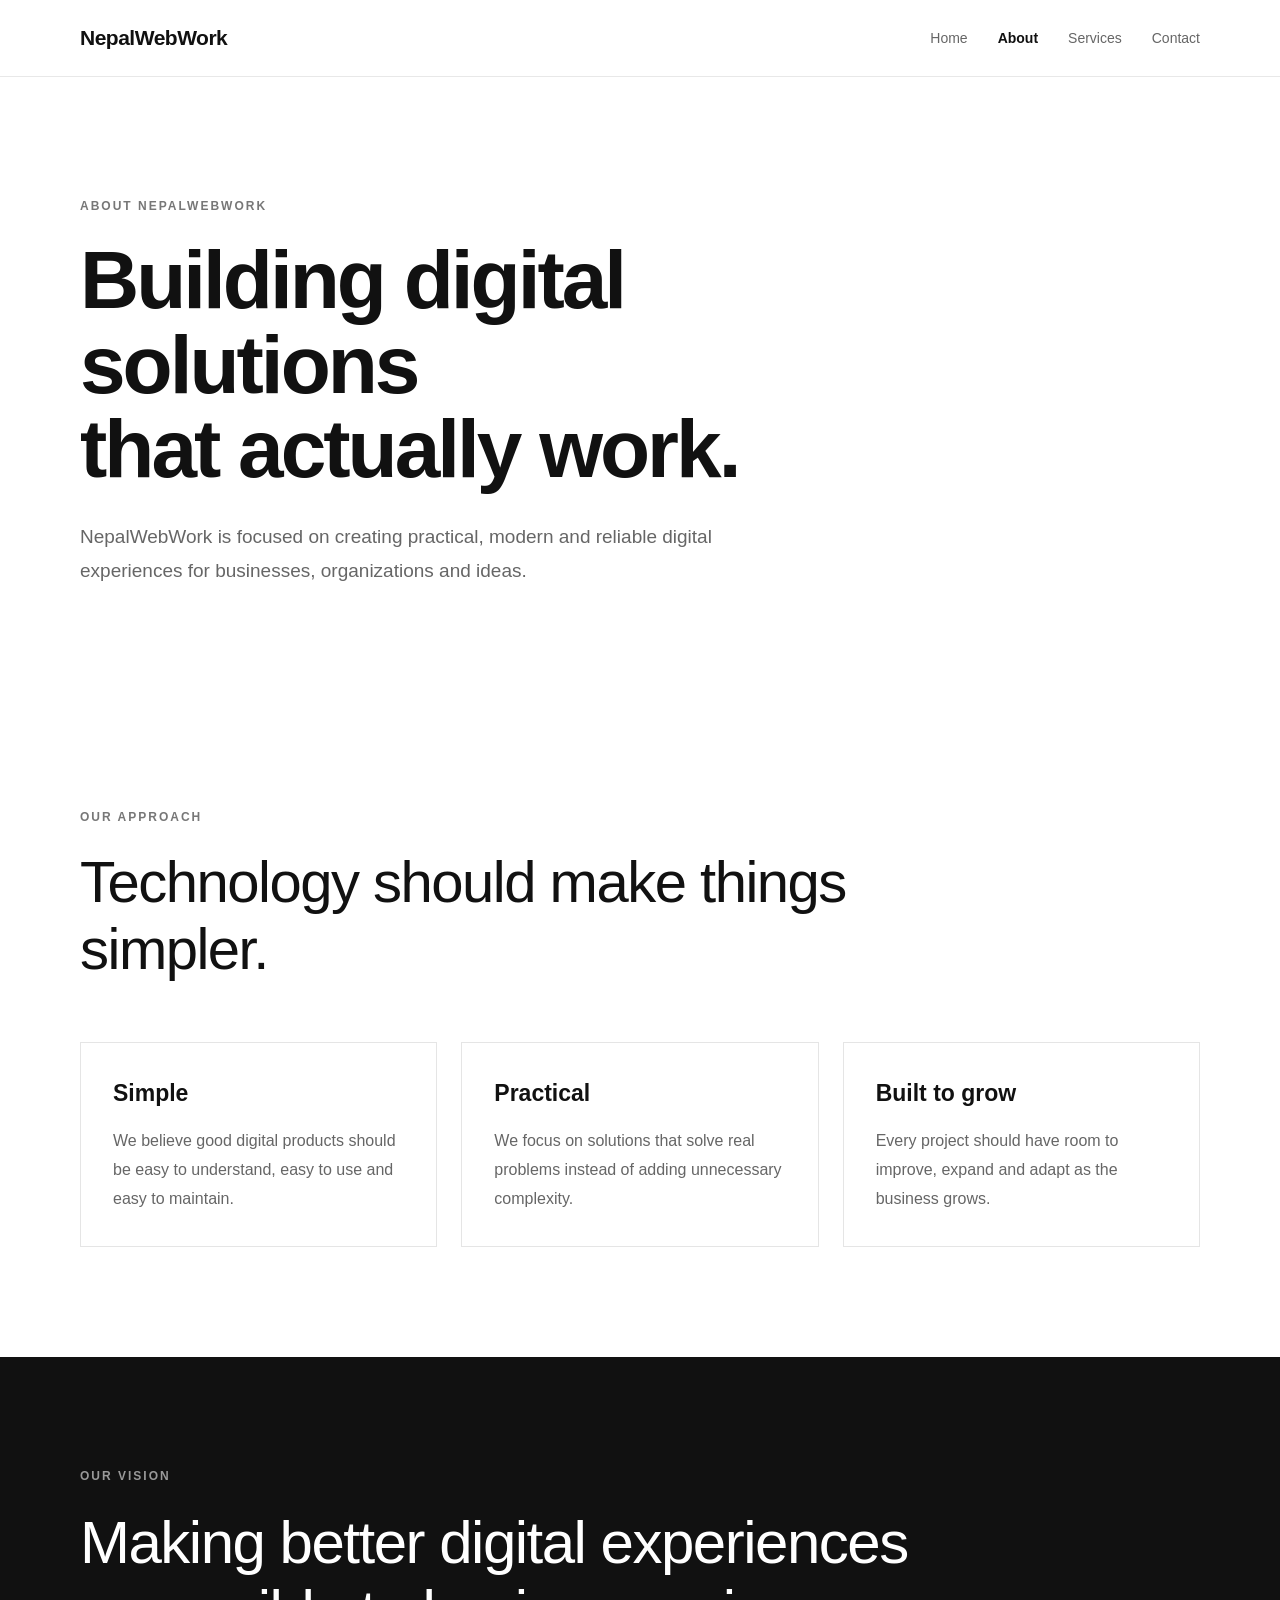
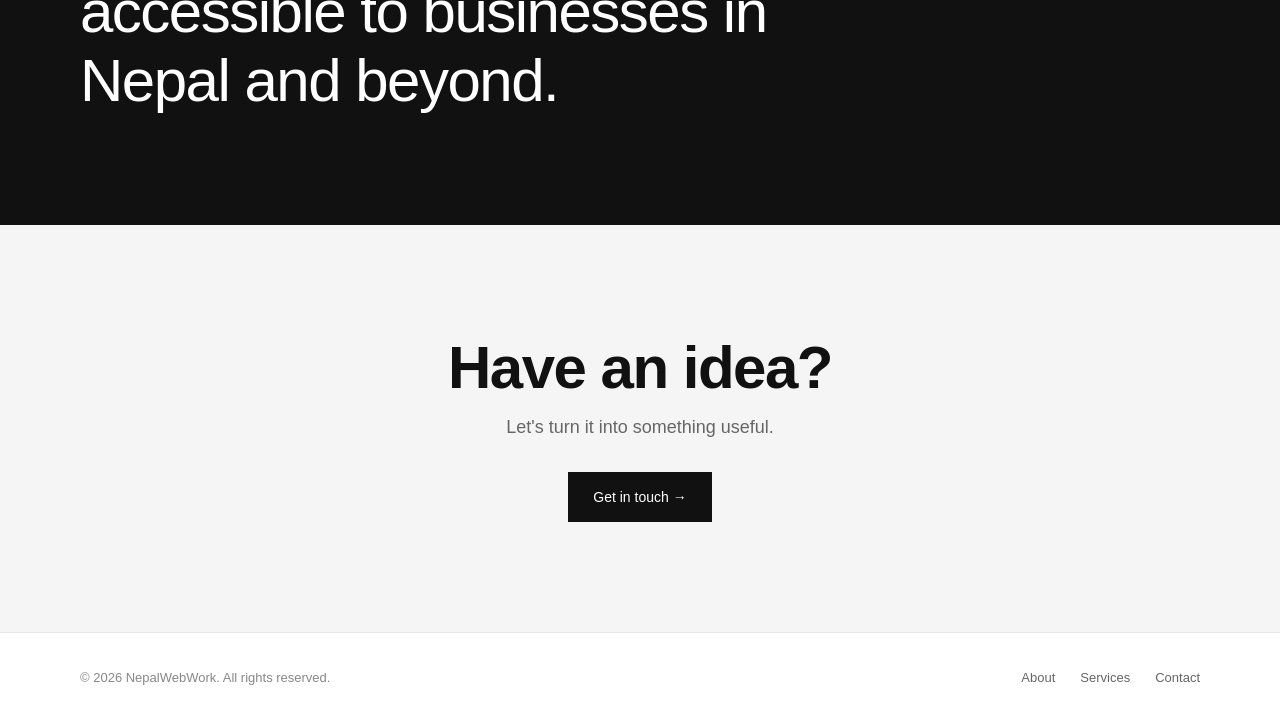
==== about.html @ 429f0dd7 "Build NepalWebWork website" ====
<!DOCTYPE html>
<html lang="en">
<head>
    <meta charset="UTF-8">
    <meta name="viewport" content="width=device-width, initial-scale=1.0">

    <title>About | NepalWebWork</title>
    <meta name="description" content="Learn more about NepalWebWork and our approach to building better digital experiences.">

    <link rel="stylesheet" href="css/style.css">
</head>

<body>

    <!-- Header -->
    <header class="header">
        <div class="container nav-container">

            <a href="index.html" class="logo">
                NepalWebWork
            </a>

            <nav class="nav">
                <a href="index.html">Home</a>
                <a href="about.html" class="active">About</a>
                <a href="services.html">Services</a>
                <a href="contact.html">Contact</a>
            </nav>

        </div>
    </header>


    <!-- About Hero -->
    <main>

        <section class="hero">
            <div class="container">

                <p class="eyebrow">ABOUT NEPALWEBWORK</p>

                <h1>
                    Building digital solutions<br>
                    that actually work.
                </h1>

                <p class="hero-text">
                    NepalWebWork is focused on creating practical, modern
                    and reliable digital experiences for businesses,
                    organizations and ideas.
                </p>

            </div>
        </section>


        <!-- About Content -->
        <section class="section">
            <div class="container">

                <div class="section-heading">
                    <p class="eyebrow">OUR APPROACH</p>

                    <h2>
                        Technology should make things simpler.
                    </h2>
                </div>


                <div class="about-grid">

                    <div>
                        <h3>Simple</h3>
                        <p>
                            We believe good digital products should be
                            easy to understand, easy to use and easy to
                            maintain.
                        </p>
                    </div>

                    <div>
                        <h3>Practical</h3>
                        <p>
                            We focus on solutions that solve real problems
                            instead of adding unnecessary complexity.
                        </p>
                    </div>

                    <div>
                        <h3>Built to grow</h3>
                        <p>
                            Every project should have room to improve,
                            expand and adapt as the business grows.
                        </p>
                    </div>

                </div>

            </div>
        </section>


        <!-- Vision -->
        <section class="section section-dark">
            <div class="container">

                <p class="eyebrow">OUR VISION</p>

                <h2>
                    Making better digital experiences
                    accessible to businesses in Nepal
                    and beyond.
                </h2>

            </div>
        </section>


        <!-- CTA -->
        <section class="cta">
            <div class="container">

                <h2>
                    Have an idea?
                </h2>

                <p>
                    Let's turn it into something useful.
                </p>

                <a href="contact.html" class="btn">
                    Get in touch →
                </a>

            </div>
        </section>

    </main>


    <!-- Footer -->
    <footer class="footer">
        <div class="container footer-container">

            <p>
                © 2026 NepalWebWork. All rights reserved.
            </p>

            <div class="footer-links">
                <a href="about.html">About</a>
                <a href="services.html">Services</a>
                <a href="contact.html">Contact</a>
            </div>

        </div>
    </footer>


    <script src="js/script.js"></script>

</body>
</html>
---- css/style.css ----
/* ========================================
   NEPALWEBWORK — GLOBAL STYLES
   ======================================== */

/* ---------- RESET ---------- */

* {
    margin: 0;
    padding: 0;
    box-sizing: border-box;
}

html {
    scroll-behavior: smooth;
}

body {
    font-family: Arial, Helvetica, sans-serif;
    background: #fff;
    color: #111;
    line-height: 1.6;
}

img {
    max-width: 100%;
    display: block;
}

a {
    color: inherit;
}


/* ---------- CONTAINER ---------- */

.container {
    width: min(1120px, 90%);
    margin: 0 auto;
}


/* ========================================
   HEADER
   ======================================== */

.header {
    width: 100%;
    border-bottom: 1px solid #e8e8e8;
    background: #fff;
}

.nav-container {
    min-height: 76px;
    display: flex;
    align-items: center;
    justify-content: space-between;
    gap: 30px;
}

.logo {
    text-decoration: none;
    font-size: 21px;
    font-weight: 700;
    letter-spacing: -0.5px;
}

.nav {
    display: flex;
    align-items: center;
    gap: 30px;
}

.nav a {
    text-decoration: none;
    color: #666;
    font-size: 14px;
    transition: color 0.2s ease;
}

.nav a:hover,
.nav a.active {
    color: #111;
}

.nav a.active {
    font-weight: 600;
}


/* ========================================
   HERO
   ======================================== */

.hero {
    padding: 120px 0 110px;
}

.eyebrow {
    margin-bottom: 22px;
    font-size: 12px;
    font-weight: 700;
    letter-spacing: 2px;
    color: #777;
}

.hero h1 {
    max-width: 900px;
    margin-bottom: 28px;
    font-size: clamp(48px, 7vw, 82px);
    line-height: 1.03;
    letter-spacing: -3px;
    font-weight: 600;
}

.hero-text {
    max-width: 650px;
    color: #666;
    font-size: 19px;
    line-height: 1.8;
}


/* ========================================
   SECTIONS
   ======================================== */

.section {
    padding: 110px 0;
}

.section-light {
    background: #f5f5f5;
}

.section-heading {
    max-width: 850px;
}

.section-heading h2 {
    font-size: clamp(34px, 5vw, 58px);
    line-height: 1.15;
    letter-spacing: -1.5px;
    font-weight: 500;
}


/* ========================================
   HOMEPAGE SERVICES
   ======================================== */

.services-preview {
    display: grid;
    grid-template-columns: repeat(3, 1fr);
    gap: 24px;
    margin-top: 60px;
}

.service-preview-card {
    padding: 32px;
    border: 1px solid #e5e5e5;
    background: #fff;
}

.service-preview-card h3 {
    margin-bottom: 15px;
    font-size: 23px;
}

.service-preview-card p {
    color: #666;
    line-height: 1.7;
}


/* ========================================
   ABOUT PAGE
   ======================================== */

.about-grid {
    display: grid;
    grid-template-columns: repeat(3, 1fr);
    gap: 24px;
    margin-top: 60px;
}

.about-grid > div {
    padding: 32px;
    border: 1px solid #e5e5e5;
    background: #fff;
}

.about-grid h3 {
    margin-bottom: 15px;
    font-size: 23px;
}

.about-grid p {
    color: #666;
    line-height: 1.8;
}


/* ========================================
   DARK SECTION
   ======================================== */

.section-dark {
    background: #111;
    color: #fff;
}

.section-dark .eyebrow {
    color: #999;
}

.section-dark h2 {
    max-width: 850px;
    margin-top: 20px;
    font-size: clamp(34px, 5vw, 60px);
    line-height: 1.15;
    letter-spacing: -1.5px;
    font-weight: 500;
}


/* ========================================
   SERVICES PAGE
   ======================================== */

.services-grid {
    display: grid;
    grid-template-columns: repeat(3, 1fr);
    gap: 24px;
    margin-top: 60px;
}

.service-card {
    padding: 35px;
    border: 1px solid #e5e5e5;
    background: #fff;
    transition:
        transform 0.2s ease,
        border-color 0.2s ease;
}

.service-card:hover {
    transform: translateY(-5px);
    border-color: #111;
}

.service-number {
    display: block;
    margin-bottom: 45px;
    font-size: 14px;
    color: #888;
}

.service-card h3 {
    margin-bottom: 15px;
    font-size: 25px;
}

.service-card p {
    color: #666;
    line-height: 1.7;
}

.service-card ul {
    margin-top: 25px;
    padding: 0;
    list-style: none;
    border-top: 1px solid #e5e5e5;
}

.service-card li {
    padding: 12px 0;
    border-bottom: 1px solid #e5e5e5;
    font-size: 14px;
}


/* ========================================
   PROCESS
   ======================================== */

.process-grid {
    display: grid;
    grid-template-columns: repeat(3, 1fr);
    gap: 50px;
    margin-top: 60px;
}

.process-item span {
    display: block;
    margin-bottom: 25px;
    font-size: 14px;
    color: #888;
}

.process-item h3 {
    margin-bottom: 12px;
    font-size: 24px;
}

.process-item p {
    max-width: 320px;
    color: #666;
    line-height: 1.7;
}


/* ========================================
   CTA
   ======================================== */

.cta {
    padding: 110px 0;
    text-align: center;
    background: #f5f5f5;
}

.cta h2 {
    margin-bottom: 12px;
    font-size: clamp(36px, 5vw, 60px);
    line-height: 1.1;
    letter-spacing: -1.5px;
}

.cta p {
    margin-bottom: 30px;
    color: #666;
    font-size: 18px;
}


/* ---------- BUTTON ---------- */

.btn {
    display: inline-block;
    padding: 14px 25px;
    background: #111;
    color: #fff;
    text-decoration: none;
    font-size: 14px;
    transition: background 0.2s ease;
}

.btn:hover {
    background: #333;
}


/* ========================================
   CONTACT PAGE
   ======================================== */

.contact-grid {
    display: grid;
    grid-template-columns: 1fr 1.2fr;
    gap: 80px;
    margin-top: 60px;
}

.contact-info h3 {
    margin-bottom: 15px;
    font-size: 25px;
}

.contact-info p {
    max-width: 420px;
    color: #666;
    line-height: 1.8;
}

.contact-details {
    margin-top: 35px;
}

.contact-details div {
    padding: 18px 0;
    border-bottom: 1px solid #e5e5e5;
}

.contact-details strong {
    display: block;
    margin-bottom: 5px;
    font-size: 13px;
}

.contact-details span {
    color: #666;
}


/* ---------- FORM ---------- */

.contact-form {
    display: flex;
    flex-direction: column;
    gap: 20px;
}

.form-group {
    display: flex;
    flex-direction: column;
    gap: 8px;
}

.form-group label {
    font-size: 13px;
    font-weight: 600;
}

.form-group input,
.form-group textarea,
.form-group select {
    width: 100%;
    padding: 14px 15px;
    border: 1px solid #ddd;
    background: #fff;
    color: #111;
    font-family: inherit;
    font-size: 14px;
    outline: none;
}

.form-group input:focus,
.form-group textarea:focus,
.form-group select:focus {
    border-color: #111;
}

.form-group textarea {
    min-height: 160px;
    resize: vertical;
}

.contact-form .btn {
    border: 0;
    cursor: pointer;
    align-self: flex-start;
}


/* ========================================
   FOOTER
   ======================================== */

.footer {
    border-top: 1px solid #e8e8e8;
    background: #fff;
}

.footer-container {
    min-height: 90px;
    display: flex;
    align-items: center;
    justify-content: space-between;
    gap: 20px;
}

.footer p {
    color: #888;
    font-size: 13px;
}

.footer-links {
    display: flex;
    gap: 25px;
}

.footer-links a {
    color: #666;
    text-decoration: none;
    font-size: 13px;
}

.footer-links a:hover {
    color: #111;
}


/* ========================================
   RESPONSIVE / MOBILE
   ======================================== */

@media (max-width: 900px) {

    .hero {
        padding: 90px 0;
    }

    .services-preview,
    .about-grid,
    .services-grid {
        grid-template-columns: 1fr;
    }

    .process-grid {
        grid-template-columns: 1fr;
        gap: 40px;
    }

    .contact-grid {
        grid-template-columns: 1fr;
        gap: 50px;
    }
}


@media (max-width: 700px) {

    .nav-container {
        min-height: auto;
        padding: 20px 0;
        flex-direction: column;
        align-items: flex-start;
    }

    .nav {
        width: 100%;
        justify-content: space-between;
        gap: 12px;
    }

    .nav a {
        font-size: 13px;
    }

    .hero {
        padding: 75px 0;
    }

    .hero h1 {
        font-size: 48px;
        letter-spacing: -2px;
    }

    .hero-text {
        font-size: 17px;
    }

    .section {
        padding: 75px 0;
    }

    .section-heading h2 {
        font-size: 38px;
    }

    .service-card,
    .about-grid > div {
        padding: 28px;
    }

    .cta {
        padding: 75px 0;
    }

    .footer-container {
        padding: 25px 0;
        flex-direction: column;
        align-items: flex-start;
    }

    .footer-links {
        gap: 18px;
    }

}
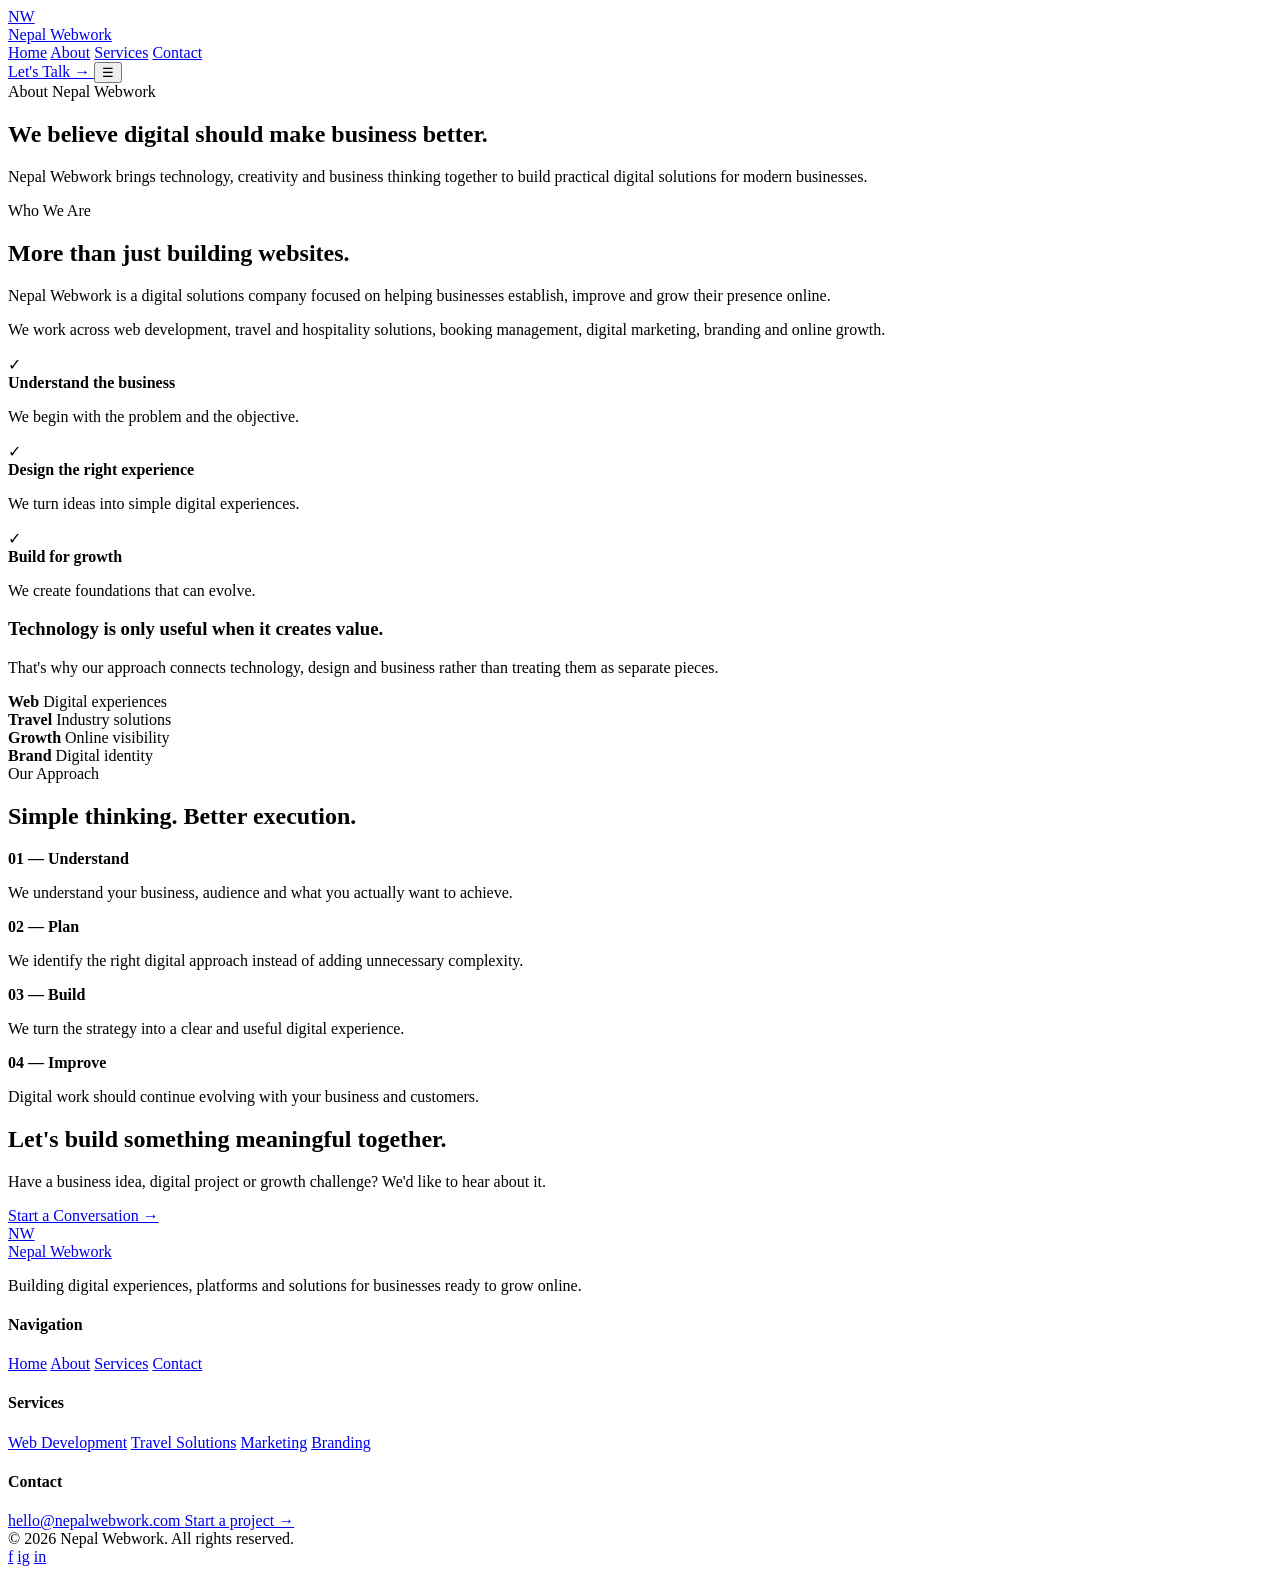
==== commit 449ba536: "updated nepal webwork" ====
--- a/about.html
+++ b/about.html
@@ -1,162 +1,371 @@
 <!DOCTYPE html>
 <html lang="en">
 <head>
+
     <meta charset="UTF-8">
     <meta name="viewport" content="width=device-width, initial-scale=1.0">
 
-    <title>About | NepalWebWork</title>
-    <meta name="description" content="Learn more about NepalWebWork and our approach to building better digital experiences.">
-
-    <link rel="stylesheet" href="css/style.css">
+    <title>About | Nepal Webwork</title>
+
+    <meta
+        name="description"
+        content="Learn about Nepal Webwork, our approach, values and focus on digital business solutions."
+    >
+
+    <link rel="stylesheet" href="style.css">
+
 </head>
 
 <body>
 
-    <!-- Header -->
-    <header class="header">
-        <div class="container nav-container">
-
-            <a href="index.html" class="logo">
-                NepalWebWork
-            </a>
-
-            <nav class="nav">
-                <a href="index.html">Home</a>
-                <a href="about.html" class="active">About</a>
-                <a href="services.html">Services</a>
-                <a href="contact.html">Contact</a>
-            </nav>
-
-        </div>
-    </header>
-
-
-    <!-- About Hero -->
-    <main>
-
-        <section class="hero">
-            <div class="container">
-
-                <p class="eyebrow">ABOUT NEPALWEBWORK</p>
-
-                <h1>
-                    Building digital solutions<br>
-                    that actually work.
-                </h1>
-
-                <p class="hero-text">
-                    NepalWebWork is focused on creating practical, modern
-                    and reliable digital experiences for businesses,
-                    organizations and ideas.
-                </p>
-
-            </div>
-        </section>
-
-
-        <!-- About Content -->
-        <section class="section">
-            <div class="container">
-
-                <div class="section-heading">
-                    <p class="eyebrow">OUR APPROACH</p>
-
-                    <h2>
-                        Technology should make things simpler.
-                    </h2>
-                </div>
-
-
-                <div class="about-grid">
+<header class="header">
+
+    <div class="container nav">
+
+        <a href="index.html" class="logo">
+            <div class="logo-mark">NW</div>
+            Nepal <span>Webwork</span>
+        </a>
+
+        <nav class="nav-links">
+            <a href="index.html">Home</a>
+            <a href="about.html" class="active">About</a>
+            <a href="services.html">Services</a>
+            <a href="contact.html">Contact</a>
+        </nav>
+
+        <a href="contact.html" class="nav-cta">
+            Let's Talk →
+        </a>
+
+        <button class="menu-toggle">☰</button>
+
+    </div>
+
+</header>
+
+
+<main>
+
+<section class="page-hero">
+
+    <div class="container">
+
+        <div class="section-tag">
+            About Nepal Webwork
+        </div>
+
+        <h1>
+            We believe digital
+            should make business better.
+        </h1>
+
+        <p>
+            Nepal Webwork brings technology, creativity and
+            business thinking together to build practical digital
+            solutions for modern businesses.
+        </p>
+
+    </div>
+
+</section>
+
+
+<section class="section">
+
+    <div class="container about-grid">
+
+        <div class="about-content">
+
+            <div class="section-tag">
+                Who We Are
+            </div>
+
+            <h2>
+                More than just
+                building websites.
+            </h2>
+
+            <p>
+                Nepal Webwork is a digital solutions company focused
+                on helping businesses establish, improve and grow
+                their presence online.
+            </p>
+
+            <p>
+                We work across web development, travel and
+                hospitality solutions, booking management,
+                digital marketing, branding and online growth.
+            </p>
+
+
+            <div class="about-points">
+
+                <div class="about-point">
+
+                    <div class="about-point-icon">✓</div>
 
                     <div>
-                        <h3>Simple</h3>
+                        <strong>Understand the business</strong>
+
                         <p>
-                            We believe good digital products should be
-                            easy to understand, easy to use and easy to
-                            maintain.
+                            We begin with the problem and the objective.
                         </p>
                     </div>
 
+                </div>
+
+
+                <div class="about-point">
+
+                    <div class="about-point-icon">✓</div>
+
                     <div>
-                        <h3>Practical</h3>
+                        <strong>Design the right experience</strong>
+
                         <p>
-                            We focus on solutions that solve real problems
-                            instead of adding unnecessary complexity.
+                            We turn ideas into simple digital experiences.
                         </p>
                     </div>
 
+                </div>
+
+
+                <div class="about-point">
+
+                    <div class="about-point-icon">✓</div>
+
                     <div>
-                        <h3>Built to grow</h3>
+                        <strong>Build for growth</strong>
+
                         <p>
-                            Every project should have room to improve,
-                            expand and adapt as the business grows.
+                            We create foundations that can evolve.
                         </p>
                     </div>
 
                 </div>
 
             </div>
-        </section>
-
-
-        <!-- Vision -->
-        <section class="section section-dark">
-            <div class="container">
-
-                <p class="eyebrow">OUR VISION</p>
-
-                <h2>
-                    Making better digital experiences
-                    accessible to businesses in Nepal
-                    and beyond.
-                </h2>
-
-            </div>
-        </section>
-
-
-        <!-- CTA -->
-        <section class="cta">
-            <div class="container">
-
-                <h2>
-                    Have an idea?
-                </h2>
-
-                <p>
-                    Let's turn it into something useful.
-                </p>
-
-                <a href="contact.html" class="btn">
-                    Get in touch →
+
+        </div>
+
+
+        <div class="about-card">
+
+            <h3>
+                Technology is only useful
+                when it creates value.
+            </h3>
+
+            <p>
+                That's why our approach connects technology,
+                design and business rather than treating them
+                as separate pieces.
+            </p>
+
+
+            <div class="about-stat-grid">
+
+                <div class="about-stat">
+                    <strong>Web</strong>
+                    <span>Digital experiences</span>
+                </div>
+
+                <div class="about-stat">
+                    <strong>Travel</strong>
+                    <span>Industry solutions</span>
+                </div>
+
+                <div class="about-stat">
+                    <strong>Growth</strong>
+                    <span>Online visibility</span>
+                </div>
+
+                <div class="about-stat">
+                    <strong>Brand</strong>
+                    <span>Digital identity</span>
+                </div>
+
+            </div>
+
+        </div>
+
+    </div>
+
+</section>
+
+
+<section class="section section-soft">
+
+    <div class="container">
+
+        <div class="section-head">
+
+            <div class="section-tag">
+                Our Approach
+            </div>
+
+            <h2>
+                Simple thinking.
+                Better execution.
+            </h2>
+
+        </div>
+
+
+        <div class="why-grid">
+
+            <div class="why-card">
+                <strong>01 — Understand</strong>
+                <p>
+                    We understand your business, audience and
+                    what you actually want to achieve.
+                </p>
+            </div>
+
+            <div class="why-card">
+                <strong>02 — Plan</strong>
+                <p>
+                    We identify the right digital approach instead
+                    of adding unnecessary complexity.
+                </p>
+            </div>
+
+            <div class="why-card">
+                <strong>03 — Build</strong>
+                <p>
+                    We turn the strategy into a clear and useful
+                    digital experience.
+                </p>
+            </div>
+
+            <div class="why-card">
+                <strong>04 — Improve</strong>
+                <p>
+                    Digital work should continue evolving with
+                    your business and customers.
+                </p>
+            </div>
+
+        </div>
+
+    </div>
+
+</section>
+
+
+<section class="cta">
+
+    <div class="container">
+
+        <div class="cta-box">
+
+            <h2>
+                Let's build something
+                meaningful together.
+            </h2>
+
+            <p>
+                Have a business idea, digital project or growth
+                challenge? We'd like to hear about it.
+            </p>
+
+            <div class="cta-actions">
+
+                <a href="contact.html" class="btn btn-primary">
+                    Start a Conversation →
                 </a>
 
             </div>
-        </section>
-
-    </main>
-
-
-    <!-- Footer -->
-    <footer class="footer">
-        <div class="container footer-container">
-
-            <p>
-                © 2026 NepalWebWork. All rights reserved.
-            </p>
-
-            <div class="footer-links">
-                <a href="about.html">About</a>
-                <a href="services.html">Services</a>
-                <a href="contact.html">Contact</a>
-            </div>
-
-        </div>
-    </footer>
-
-
-    <script src="js/script.js"></script>
+
+        </div>
+
+    </div>
+
+</section>
+
+</main>
+
+
+<footer class="footer">
+
+    <div class="container">
+
+        <div class="footer-grid">
+
+            <div class="footer-brand">
+
+                <a href="index.html" class="logo">
+                    <div class="logo-mark">NW</div>
+                    Nepal <span>Webwork</span>
+                </a>
+
+                <p>
+                    Building digital experiences, platforms and
+                    solutions for businesses ready to grow online.
+                </p>
+
+            </div>
+
+
+            <div>
+                <h4>Navigation</h4>
+
+                <div class="footer-links">
+                    <a href="index.html">Home</a>
+                    <a href="about.html">About</a>
+                    <a href="services.html">Services</a>
+                    <a href="contact.html">Contact</a>
+                </div>
+            </div>
+
+
+            <div>
+                <h4>Services</h4>
+
+                <div class="footer-links">
+                    <a href="services.html">Web Development</a>
+                    <a href="services.html">Travel Solutions</a>
+                    <a href="services.html">Marketing</a>
+                    <a href="services.html">Branding</a>
+                </div>
+            </div>
+
+
+            <div>
+                <h4>Contact</h4>
+
+                <div class="footer-links">
+                    <a href="mailto:hello@nepalwebwork.com">
+                        hello@nepalwebwork.com
+                    </a>
+
+                    <a href="contact.html">
+                        Start a project →
+                    </a>
+                </div>
+            </div>
+
+        </div>
+
+
+        <div class="footer-bottom">
+
+            <span>
+                © 2026 Nepal Webwork. All rights reserved.
+            </span>
+
+            <div class="socials">
+                <a href="#">f</a>
+                <a href="#">ig</a>
+                <a href="#">in</a>
+            </div>
+
+        </div>
+
+    </div>
+
+</footer>
 
 </body>
 </html>
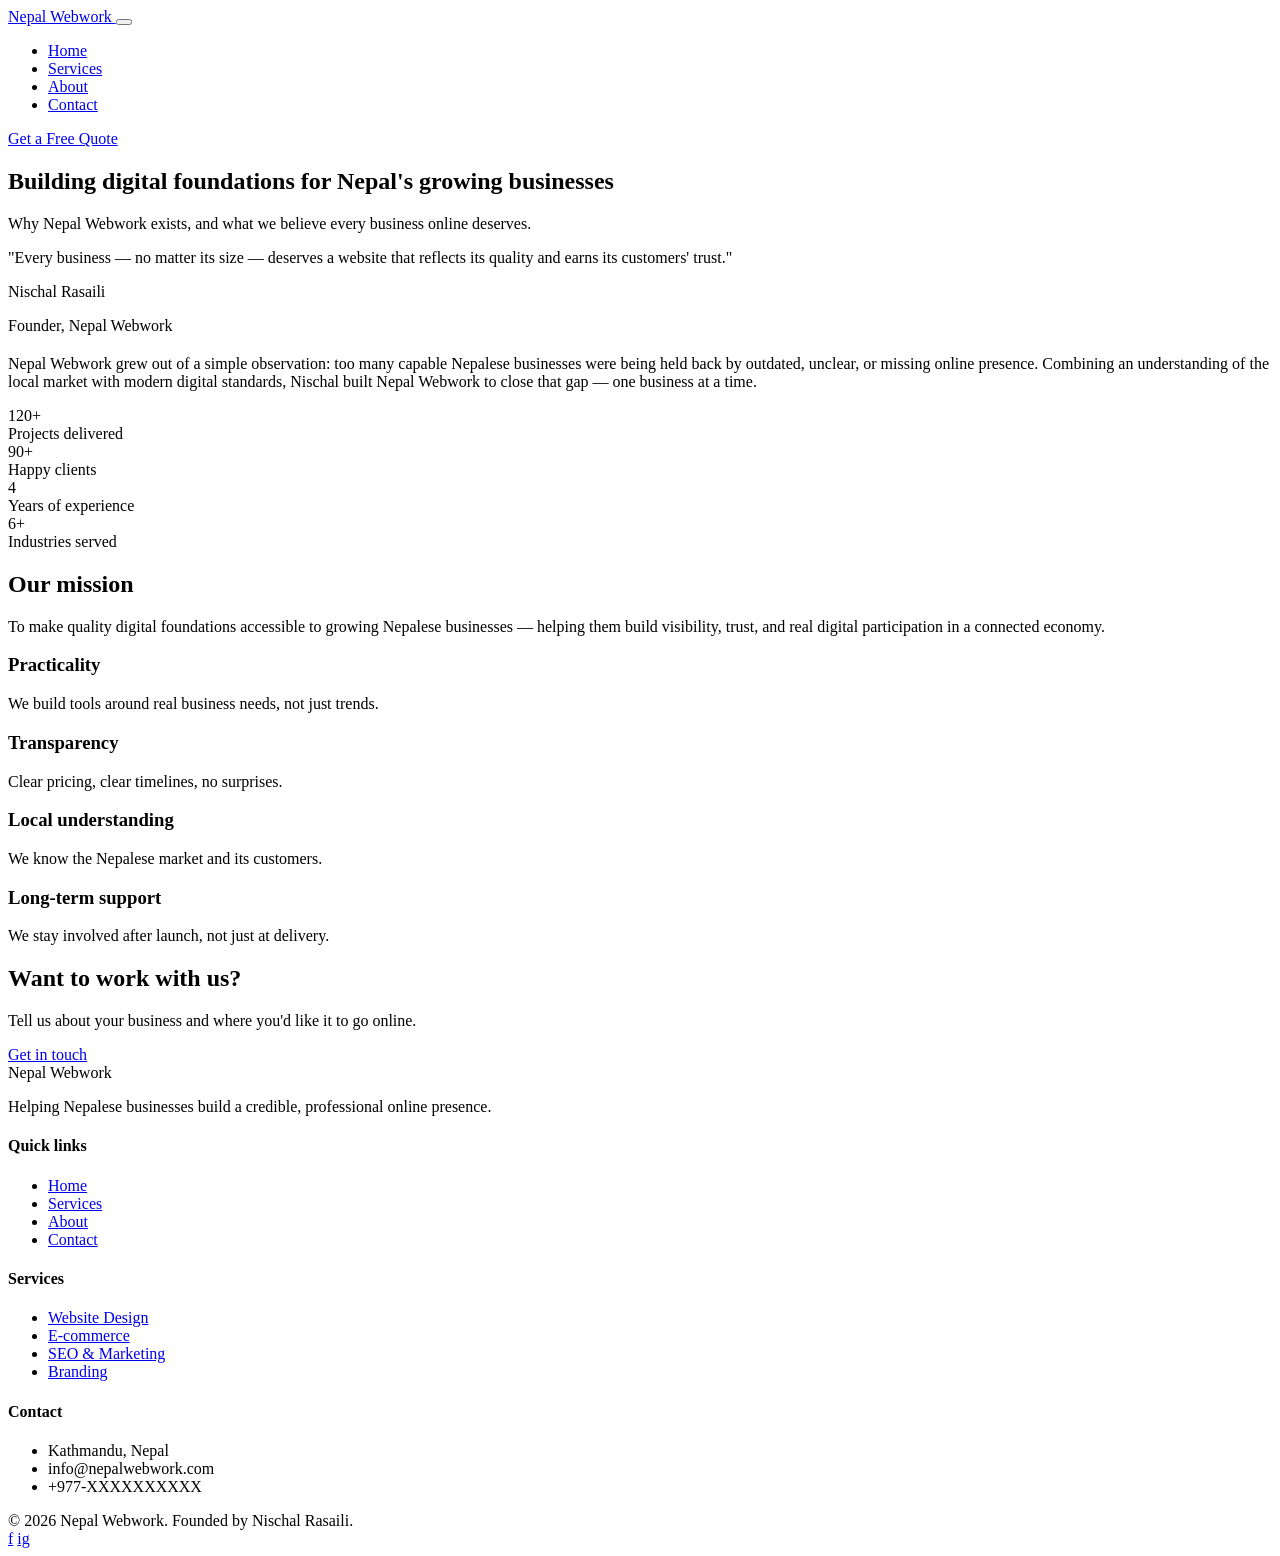
==== commit 61973a24: "new uodate" ====
--- a/about.html
+++ b/about.html
@@ -1,371 +1,171 @@
 <!DOCTYPE html>
 <html lang="en">
 <head>
-
-    <meta charset="UTF-8">
-    <meta name="viewport" content="width=device-width, initial-scale=1.0">
-
-    <title>About | Nepal Webwork</title>
-
-    <meta
-        name="description"
-        content="Learn about Nepal Webwork, our approach, values and focus on digital business solutions."
-    >
-
-    <link rel="stylesheet" href="style.css">
-
+<meta charset="UTF-8">
+<meta name="viewport" content="width=device-width, initial-scale=1.0">
+<title>About — Nepal Webwork</title>
+<meta name="description" content="Nepal Webwork was founded by Nischal Rasaili to make quality digital foundations accessible to growing Nepalese businesses.">
+<link rel="preconnect" href="https://fonts.googleapis.com">
+<link href="https://fonts.googleapis.com/css2?family=Space+Grotesk:wght@500;600;700&family=Inter:wght@400;500;600&display=swap" rel="stylesheet">
+<link rel="stylesheet" href="style.css">
 </head>
-
 <body>
 
-<header class="header">
-
-    <div class="container nav">
-
-        <a href="index.html" class="logo">
-            <div class="logo-mark">NW</div>
-            Nepal <span>Webwork</span>
-        </a>
-
-        <nav class="nav-links">
-            <a href="index.html">Home</a>
-            <a href="about.html" class="active">About</a>
-            <a href="services.html">Services</a>
-            <a href="contact.html">Contact</a>
-        </nav>
-
-        <a href="contact.html" class="nav-cta">
-            Let's Talk →
-        </a>
-
-        <button class="menu-toggle">☰</button>
-
+<header class="site-header">
+  <nav class="nav container">
+    <a href="index.html" class="brand">
+      <span class="brand-mark" aria-hidden="true"></span>
+      Nepal Webwork
+    </a>
+    <button class="nav-toggle" aria-label="Toggle menu" aria-expanded="false" id="navToggle">
+      <span></span><span></span><span></span>
+    </button>
+    <ul class="nav-links" id="navLinks">
+      <li><a href="index.html">Home</a></li>
+      <li><a href="services.html">Services</a></li>
+      <li><a href="about.html" aria-current="page">About</a></li>
+      <li><a href="contact.html">Contact</a></li>
+    </ul>
+    <div class="nav-actions">
+      <a href="contact.html" class="btn btn-primary">Get a Free Quote</a>
     </div>
-
+  </nav>
 </header>
-
 
 <main>
 
-<section class="page-hero">
+  <section class="page-header">
+    <div class="container">
+      <div class="hero-rule"></div>
+      <h1>Building digital foundations for Nepal's growing businesses</h1>
+      <p>Why Nepal Webwork exists, and what we believe every business online deserves.</p>
+    </div>
+  </section>
 
+  <section>
     <div class="container">
+      <div class="founder">
+        <div class="founder-portrait" role="img" aria-label="Portrait of Nischal Rasaili, founder of Nepal Webwork"></div>
+        <div>
+          <p class="founder-quote">"Every business — no matter its size — deserves a website that reflects its quality and earns its customers' trust."</p>
+          <p class="founder-name">Nischal Rasaili</p>
+          <p class="founder-role">Founder, Nepal Webwork</p>
+          <p style="margin-top:20px;">Nepal Webwork grew out of a simple observation: too many capable Nepalese businesses were being held back by outdated, unclear, or missing online presence. Combining an understanding of the local market with modern digital standards, Nischal built Nepal Webwork to close that gap — one business at a time.</p>
+        </div>
+      </div>
+    </div>
+  </section>
 
-        <div class="section-tag">
-            About Nepal Webwork
+  <div class="stats">
+    <div class="container stats-row">
+      <div>
+        <div class="stat-num">120+</div>
+        <div class="stat-label">Projects delivered</div>
+      </div>
+      <div>
+        <div class="stat-num">90+</div>
+        <div class="stat-label">Happy clients</div>
+      </div>
+      <div>
+        <div class="stat-num">4</div>
+        <div class="stat-label">Years of experience</div>
+      </div>
+      <div>
+        <div class="stat-num">6+</div>
+        <div class="stat-label">Industries served</div>
+      </div>
+    </div>
+  </div>
+
+  <section>
+    <div class="container">
+      <div class="section-head">
+        <div class="hero-rule"></div>
+        <h2>Our mission</h2>
+        <p>To make quality digital foundations accessible to growing Nepalese businesses — helping them build visibility, trust, and real digital participation in a connected economy.</p>
+      </div>
+      <div class="values-list">
+        <div>
+          <h3>Practicality</h3>
+          <p>We build tools around real business needs, not just trends.</p>
         </div>
+        <div>
+          <h3>Transparency</h3>
+          <p>Clear pricing, clear timelines, no surprises.</p>
+        </div>
+        <div>
+          <h3>Local understanding</h3>
+          <p>We know the Nepalese market and its customers.</p>
+        </div>
+        <div>
+          <h3>Long-term support</h3>
+          <p>We stay involved after launch, not just at delivery.</p>
+        </div>
+      </div>
+    </div>
+  </section>
 
-        <h1>
-            We believe digital
-            should make business better.
-        </h1>
-
-        <p>
-            Nepal Webwork brings technology, creativity and
-            business thinking together to build practical digital
-            solutions for modern businesses.
-        </p>
-
+  <section>
+    <div class="container">
+      <div class="cta-banner">
+        <div>
+          <h2>Want to work with us?</h2>
+          <p>Tell us about your business and where you'd like it to go online.</p>
+        </div>
+        <a href="contact.html" class="btn btn-primary">Get in touch</a>
+      </div>
     </div>
-
-</section>
-
-
-<section class="section">
-
-    <div class="container about-grid">
-
-        <div class="about-content">
-
-            <div class="section-tag">
-                Who We Are
-            </div>
-
-            <h2>
-                More than just
-                building websites.
-            </h2>
-
-            <p>
-                Nepal Webwork is a digital solutions company focused
-                on helping businesses establish, improve and grow
-                their presence online.
-            </p>
-
-            <p>
-                We work across web development, travel and
-                hospitality solutions, booking management,
-                digital marketing, branding and online growth.
-            </p>
-
-
-            <div class="about-points">
-
-                <div class="about-point">
-
-                    <div class="about-point-icon">✓</div>
-
-                    <div>
-                        <strong>Understand the business</strong>
-
-                        <p>
-                            We begin with the problem and the objective.
-                        </p>
-                    </div>
-
-                </div>
-
-
-                <div class="about-point">
-
-                    <div class="about-point-icon">✓</div>
-
-                    <div>
-                        <strong>Design the right experience</strong>
-
-                        <p>
-                            We turn ideas into simple digital experiences.
-                        </p>
-                    </div>
-
-                </div>
-
-
-                <div class="about-point">
-
-                    <div class="about-point-icon">✓</div>
-
-                    <div>
-                        <strong>Build for growth</strong>
-
-                        <p>
-                            We create foundations that can evolve.
-                        </p>
-                    </div>
-
-                </div>
-
-            </div>
-
-        </div>
-
-
-        <div class="about-card">
-
-            <h3>
-                Technology is only useful
-                when it creates value.
-            </h3>
-
-            <p>
-                That's why our approach connects technology,
-                design and business rather than treating them
-                as separate pieces.
-            </p>
-
-
-            <div class="about-stat-grid">
-
-                <div class="about-stat">
-                    <strong>Web</strong>
-                    <span>Digital experiences</span>
-                </div>
-
-                <div class="about-stat">
-                    <strong>Travel</strong>
-                    <span>Industry solutions</span>
-                </div>
-
-                <div class="about-stat">
-                    <strong>Growth</strong>
-                    <span>Online visibility</span>
-                </div>
-
-                <div class="about-stat">
-                    <strong>Brand</strong>
-                    <span>Digital identity</span>
-                </div>
-
-            </div>
-
-        </div>
-
-    </div>
-
-</section>
-
-
-<section class="section section-soft">
-
-    <div class="container">
-
-        <div class="section-head">
-
-            <div class="section-tag">
-                Our Approach
-            </div>
-
-            <h2>
-                Simple thinking.
-                Better execution.
-            </h2>
-
-        </div>
-
-
-        <div class="why-grid">
-
-            <div class="why-card">
-                <strong>01 — Understand</strong>
-                <p>
-                    We understand your business, audience and
-                    what you actually want to achieve.
-                </p>
-            </div>
-
-            <div class="why-card">
-                <strong>02 — Plan</strong>
-                <p>
-                    We identify the right digital approach instead
-                    of adding unnecessary complexity.
-                </p>
-            </div>
-
-            <div class="why-card">
-                <strong>03 — Build</strong>
-                <p>
-                    We turn the strategy into a clear and useful
-                    digital experience.
-                </p>
-            </div>
-
-            <div class="why-card">
-                <strong>04 — Improve</strong>
-                <p>
-                    Digital work should continue evolving with
-                    your business and customers.
-                </p>
-            </div>
-
-        </div>
-
-    </div>
-
-</section>
-
-
-<section class="cta">
-
-    <div class="container">
-
-        <div class="cta-box">
-
-            <h2>
-                Let's build something
-                meaningful together.
-            </h2>
-
-            <p>
-                Have a business idea, digital project or growth
-                challenge? We'd like to hear about it.
-            </p>
-
-            <div class="cta-actions">
-
-                <a href="contact.html" class="btn btn-primary">
-                    Start a Conversation →
-                </a>
-
-            </div>
-
-        </div>
-
-    </div>
-
-</section>
+  </section>
 
 </main>
 
-
-<footer class="footer">
-
-    <div class="container">
-
-        <div class="footer-grid">
-
-            <div class="footer-brand">
-
-                <a href="index.html" class="logo">
-                    <div class="logo-mark">NW</div>
-                    Nepal <span>Webwork</span>
-                </a>
-
-                <p>
-                    Building digital experiences, platforms and
-                    solutions for businesses ready to grow online.
-                </p>
-
-            </div>
-
-
-            <div>
-                <h4>Navigation</h4>
-
-                <div class="footer-links">
-                    <a href="index.html">Home</a>
-                    <a href="about.html">About</a>
-                    <a href="services.html">Services</a>
-                    <a href="contact.html">Contact</a>
-                </div>
-            </div>
-
-
-            <div>
-                <h4>Services</h4>
-
-                <div class="footer-links">
-                    <a href="services.html">Web Development</a>
-                    <a href="services.html">Travel Solutions</a>
-                    <a href="services.html">Marketing</a>
-                    <a href="services.html">Branding</a>
-                </div>
-            </div>
-
-
-            <div>
-                <h4>Contact</h4>
-
-                <div class="footer-links">
-                    <a href="mailto:hello@nepalwebwork.com">
-                        hello@nepalwebwork.com
-                    </a>
-
-                    <a href="contact.html">
-                        Start a project →
-                    </a>
-                </div>
-            </div>
-
+<footer class="site-footer">
+  <div class="container">
+    <div class="footer-grid">
+      <div>
+        <div class="footer-brand">
+          <span class="brand-mark" aria-hidden="true"></span>
+          Nepal Webwork
         </div>
-
-
-        <div class="footer-bottom">
-
-            <span>
-                © 2026 Nepal Webwork. All rights reserved.
-            </span>
-
-            <div class="socials">
-                <a href="#">f</a>
-                <a href="#">ig</a>
-                <a href="#">in</a>
-            </div>
-
-        </div>
-
+        <p>Helping Nepalese businesses build a credible, professional online presence.</p>
+      </div>
+      <div>
+        <h4>Quick links</h4>
+        <ul>
+          <li><a href="index.html">Home</a></li>
+          <li><a href="services.html">Services</a></li>
+          <li><a href="about.html">About</a></li>
+          <li><a href="contact.html">Contact</a></li>
+        </ul>
+      </div>
+      <div>
+        <h4>Services</h4>
+        <ul>
+          <li><a href="services.html">Website Design</a></li>
+          <li><a href="services.html">E-commerce</a></li>
+          <li><a href="services.html">SEO &amp; Marketing</a></li>
+          <li><a href="services.html">Branding</a></li>
+        </ul>
+      </div>
+      <div>
+        <h4>Contact</h4>
+        <ul>
+          <li>Kathmandu, Nepal</li>
+          <li>info@nepalwebwork.com</li>
+          <li>+977-XXXXXXXXXX</li>
+        </ul>
+      </div>
     </div>
-
+    <div class="footer-bottom">
+      <span>© 2026 Nepal Webwork. Founded by Nischal Rasaili.</span>
+      <div class="social-icons">
+        <a href="https://www.facebook.com/nepalwebwork/" aria-label="Facebook">f</a>
+        <a href="#" aria-label="Instagram">ig</a>
+      </div>
+    </div>
+  </div>
 </footer>
 
+<script src="script.js"></script>
 </body>
 </html>
